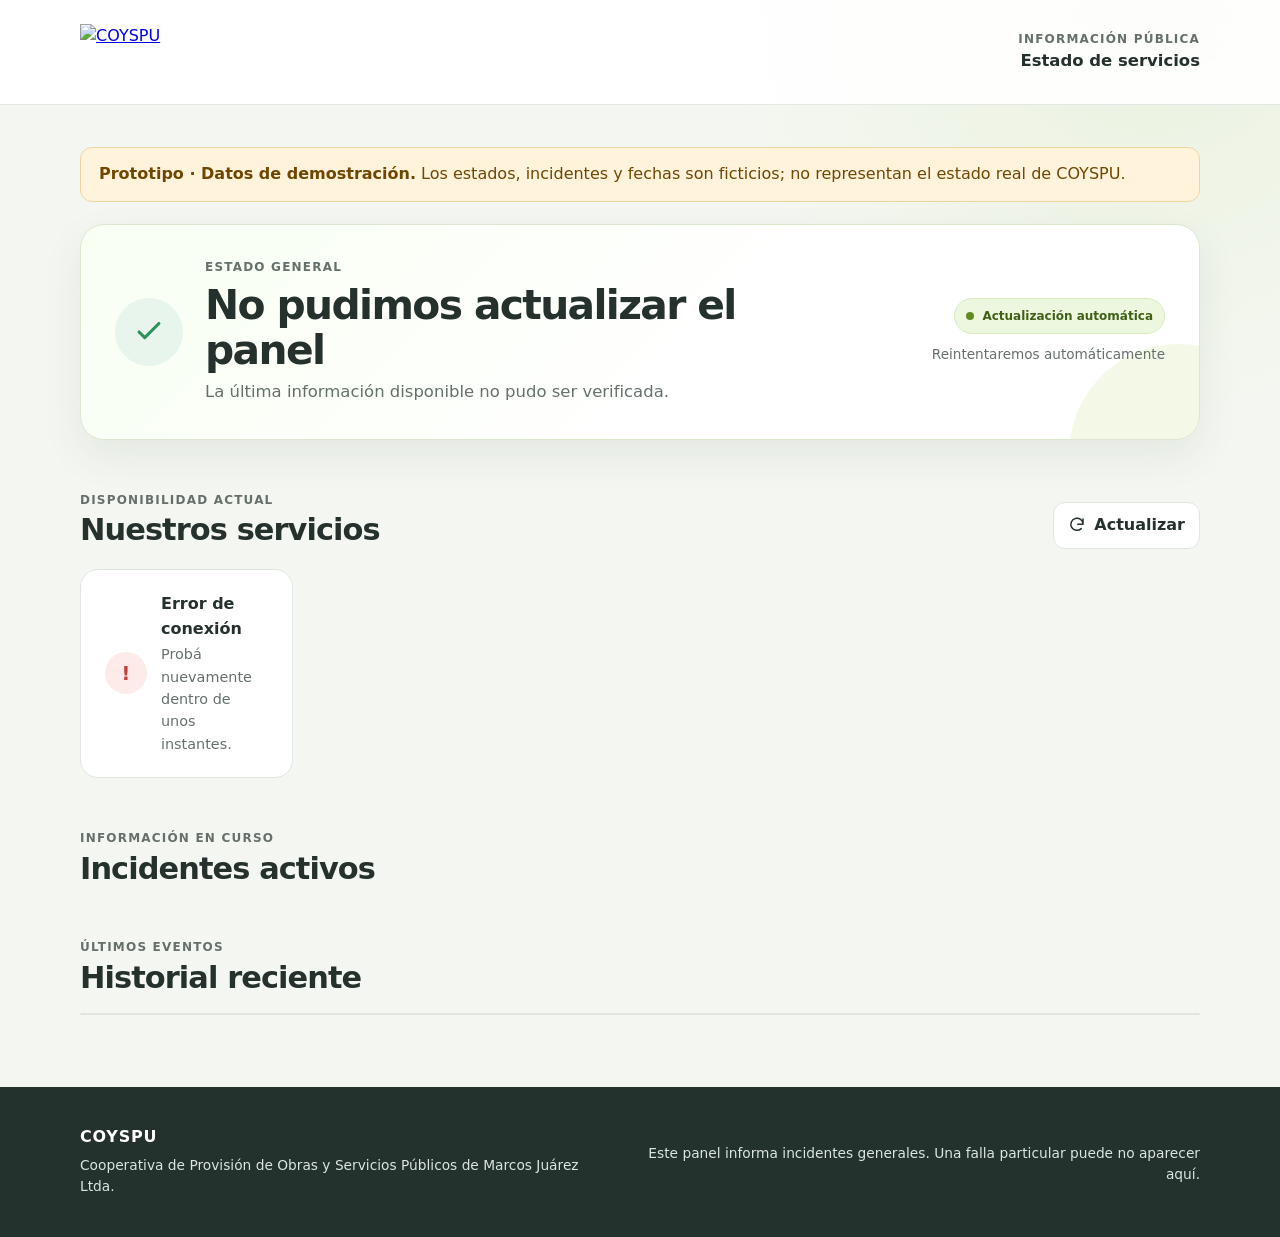
==== index.html @ bdb28b74 "Add files via upload" ====
<!doctype html>
<html lang="es">
  <head>
    <meta charset="UTF-8" />
    <meta name="viewport" content="width=device-width, initial-scale=1" />
    <meta
      name="description"
      content="Estado actualizado de los servicios de COYSPU: Internet, Televisión, Telefonía, Agua y Monitoreo."
    />
    <meta name="theme-color" content="#f4f7f1" />
    <title>Estado de servicios | COYSPU</title>
    <link
      rel="icon"
      type="image/svg+xml"
      href="data:image/svg+xml,%3Csvg xmlns='http://www.w3.org/2000/svg' viewBox='0 0 64 64'%3E%3Crect width='64' height='64' rx='16' fill='%239bc53d'/%3E%3Cpath d='M32 11C24 23 17 31 17 40a15 15 0 0 0 30 0c0-9-7-17-15-29Z' fill='white'/%3E%3C/svg%3E"
    />
    <link rel="stylesheet" href="./styles.css" />
    <script src="./app.js" defer></script>
  </head>
  <body>
    <header class="site-header">
      <div class="shell header-content">
        <a class="brand" href="./" aria-label="COYSPU, inicio">
          <img src="./assets/logo-coyspu.png" alt="COYSPU" width="300" height="88" />
        </a>
        <div class="header-label">
          <span class="eyebrow">Información pública</span>
          <span>Estado de servicios</span>
        </div>
      </div>
    </header>

    <main class="shell">
      <aside class="demo-notice" aria-label="Aviso de demostración">
        <strong>Prototipo · Datos de demostración.</strong>
        Los estados, incidentes y fechas son ficticios; no representan el estado real de COYSPU.
      </aside>
      <section class="overall-card" id="overall-card" aria-live="polite">
        <div class="overall-icon" aria-hidden="true">
          <svg viewBox="0 0 24 24" focusable="false">
            <path d="m5 12 4 4L19 6" />
          </svg>
        </div>
        <div class="overall-copy">
          <p class="eyebrow">Estado general</p>
          <h1 id="overall-title">Consultando el estado de los servicios…</h1>
          <p id="overall-message">Esta información se actualiza automáticamente.</p>
        </div>
        <div class="update-box">
          <span class="live-pill"><span class="pulse"></span> Actualización automática</span>
          <time id="updated-at">—</time>
        </div>
      </section>

      <section class="section-block" aria-labelledby="services-title">
        <div class="section-heading">
          <div>
            <p class="eyebrow">Disponibilidad actual</p>
            <h2 id="services-title">Nuestros servicios</h2>
          </div>
          <button class="refresh-button" id="refresh-button" type="button">
            <svg viewBox="0 0 24 24" aria-hidden="true"><path d="M20 11a8.1 8.1 0 1 0-2.4 5.8M20 4v7h-7" /></svg>
            Actualizar
          </button>
        </div>

        <div class="services-grid" id="services-grid" aria-live="polite">
          <div class="service-skeleton"></div>
          <div class="service-skeleton"></div>
          <div class="service-skeleton"></div>
          <div class="service-skeleton"></div>
          <div class="service-skeleton"></div>
        </div>
      </section>

      <section class="section-block" id="active-section" aria-labelledby="active-title">
        <div class="section-heading compact">
          <div>
            <p class="eyebrow">Información en curso</p>
            <h2 id="active-title">Incidentes activos</h2>
          </div>
        </div>
        <div id="active-incidents" aria-live="polite"></div>
      </section>

      <section class="section-block history-section" aria-labelledby="history-title">
        <div class="section-heading compact">
          <div>
            <p class="eyebrow">Últimos eventos</p>
            <h2 id="history-title">Historial reciente</h2>
          </div>
        </div>
        <div class="history-card">
          <ol class="history-list" id="history-list"></ol>
        </div>
      </section>
    </main>

    <footer>
      <div class="shell footer-content">
        <div>
          <strong>COYSPU</strong>
          <p>Cooperativa de Provisión de Obras y Servicios Públicos de Marcos Juárez Ltda.</p>
        </div>
        <p class="footer-note">Este panel informa incidentes generales. Una falla particular puede no aparecer aquí.</p>
      </div>
    </footer>

    <noscript>
      <div class="noscript">Para consultar el estado actualizado, habilitá JavaScript en tu navegador.</div>
    </noscript>
  </body>
</html>
---- styles.css ----
:root {
  color-scheme: light;
  --ink: #25312d;
  --muted: #65706b;
  --soft: #eef2ed;
  --line: #dfe6df;
  --surface: #ffffff;
  --page: #f4f7f1;
  --brand: #98c43d;
  --brand-dark: #618a20;
  --ok: #2b9258;
  --ok-soft: #e7f5ec;
  --warn: #c37a08;
  --warn-soft: #fff3dc;
  --danger: #c4413b;
  --danger-soft: #fdebea;
  --maintenance: #287da7;
  --maintenance-soft: #e6f3fa;
  --unknown: #68736f;
  --unknown-soft: #edf0ef;
  --shadow: 0 16px 40px rgba(38, 58, 47, 0.08);
  --radius-lg: 24px;
  --radius-md: 18px;
}

* {
  box-sizing: border-box;
}

html {
  background: var(--page);
  scroll-behavior: smooth;
}

body {
  margin: 0;
  min-width: 320px;
  color: var(--ink);
  background:
    radial-gradient(circle at 90% 0%, rgba(152, 196, 61, 0.1), transparent 27rem),
    var(--page);
  font-family: Inter, ui-sans-serif, system-ui, -apple-system, BlinkMacSystemFont, "Segoe UI", sans-serif;
  font-size: 1rem;
  line-height: 1.55;
}

button,
a {
  -webkit-tap-highlight-color: transparent;
}

button {
  font: inherit;
}

.shell {
  width: min(1120px, calc(100% - 40px));
  margin-inline: auto;
}

.site-header {
  background: rgba(255, 255, 255, 0.9);
  border-bottom: 1px solid rgba(223, 230, 223, 0.9);
  backdrop-filter: blur(18px);
}

.header-content {
  display: flex;
  min-height: 104px;
  align-items: center;
  justify-content: space-between;
  gap: 24px;
}

.brand {
  display: inline-flex;
  align-items: center;
}

.brand img {
  display: block;
  width: 190px;
  height: auto;
}

.header-label {
  display: flex;
  align-items: flex-end;
  flex-direction: column;
  color: var(--ink);
  font-size: 1.03rem;
  font-weight: 700;
}

.eyebrow {
  margin: 0;
  color: var(--muted);
  font-size: 0.75rem;
  font-weight: 800;
  letter-spacing: 0.1em;
  line-height: 1.4;
  text-transform: uppercase;
}

main {
  padding-block: 42px 72px;
}

.demo-notice {
  margin-bottom: 22px;
  padding: 14px 18px;
  color: #704700;
  background: var(--warn-soft);
  border: 1px solid #f0d49f;
  border-radius: 12px;
}

.overall-card {
  display: grid;
  grid-template-columns: auto 1fr auto;
  gap: 22px;
  align-items: center;
  min-height: 190px;
  padding: 34px;
  overflow: hidden;
  position: relative;
  background: linear-gradient(135deg, #f8fff2 0%, #ffffff 58%);
  border: 1px solid #dbe8ce;
  border-radius: var(--radius-lg);
  box-shadow: var(--shadow);
}

.overall-card::after {
  width: 220px;
  height: 220px;
  position: absolute;
  right: -90px;
  bottom: -125px;
  background: var(--brand);
  border-radius: 999px;
  content: "";
  opacity: 0.12;
}

.overall-card[data-status="degraded"] {
  background: linear-gradient(135deg, #fffaf0 0%, #ffffff 58%);
  border-color: #f0d49f;
}

.overall-card[data-status="outage"] {
  background: linear-gradient(135deg, #fff4f3 0%, #ffffff 58%);
  border-color: #f1c3c0;
}

.overall-card[data-status="maintenance"] {
  background: linear-gradient(135deg, #f1faff 0%, #ffffff 58%);
  border-color: #bdddec;
}

.overall-icon {
  display: grid;
  width: 68px;
  height: 68px;
  place-items: center;
  background: var(--ok-soft);
  border-radius: 50%;
  color: var(--ok);
}

.overall-icon svg {
  width: 34px;
  fill: none;
  stroke: currentColor;
  stroke-linecap: round;
  stroke-linejoin: round;
  stroke-width: 2.2;
}

.overall-copy h1 {
  max-width: 650px;
  margin: 7px 0 5px;
  font-size: clamp(1.65rem, 3.2vw, 2.55rem);
  letter-spacing: -0.04em;
  line-height: 1.12;
}

.overall-copy > p:last-child {
  margin: 0;
  color: var(--muted);
  font-size: 1.03rem;
}

.update-box {
  display: flex;
  z-index: 1;
  align-items: flex-end;
  flex-direction: column;
  gap: 10px;
  color: var(--muted);
  font-size: 0.85rem;
  white-space: nowrap;
}

.live-pill {
  display: inline-flex;
  align-items: center;
  gap: 8px;
  padding: 8px 11px;
  color: #406015;
  background: #edf7df;
  border: 1px solid #d8eabc;
  border-radius: 999px;
  font-size: 0.75rem;
  font-weight: 800;
}

.pulse {
  width: 8px;
  height: 8px;
  background: var(--brand-dark);
  border-radius: 50%;
  box-shadow: 0 0 0 0 rgba(97, 138, 32, 0.35);
  animation: pulse 2s infinite;
}

@keyframes pulse {
  70% { box-shadow: 0 0 0 7px rgba(97, 138, 32, 0); }
  100% { box-shadow: 0 0 0 0 rgba(97, 138, 32, 0); }
}

.section-block {
  margin-top: 52px;
}

.section-heading {
  display: flex;
  align-items: flex-end;
  justify-content: space-between;
  gap: 20px;
  margin-bottom: 20px;
}

.section-heading.compact {
  margin-bottom: 16px;
}

.section-heading h2 {
  margin: 4px 0 0;
  font-size: clamp(1.4rem, 3vw, 1.9rem);
  letter-spacing: -0.03em;
  line-height: 1.2;
}

.refresh-button {
  display: inline-flex;
  align-items: center;
  gap: 8px;
  padding: 10px 14px;
  color: var(--ink);
  background: var(--surface);
  border: 1px solid var(--line);
  border-radius: 12px;
  cursor: pointer;
  font-weight: 750;
  transition: border-color 160ms ease, transform 160ms ease;
}

.refresh-button:hover {
  border-color: #b7c4bb;
  transform: translateY(-1px);
}

.refresh-button:focus-visible {
  outline: 3px solid rgba(152, 196, 61, 0.35);
  outline-offset: 2px;
}

.refresh-button:disabled {
  cursor: wait;
  opacity: 0.65;
  transform: none;
}

.refresh-button svg {
  width: 18px;
  fill: none;
  stroke: currentColor;
  stroke-linecap: round;
  stroke-linejoin: round;
  stroke-width: 2;
}

.refresh-button.is-loading svg {
  animation: spin 0.8s linear infinite;
}

@keyframes spin {
  to { transform: rotate(360deg); }
}

.services-grid {
  display: grid;
  grid-template-columns: repeat(5, minmax(0, 1fr));
  gap: 14px;
}

.service-card,
.service-skeleton {
  min-height: 218px;
  border-radius: var(--radius-md);
}

.service-card {
  display: flex;
  padding: 22px;
  flex-direction: column;
  background: var(--surface);
  border: 1px solid var(--line);
  box-shadow: 0 8px 24px rgba(36, 52, 45, 0.045);
  transition: border-color 160ms ease, transform 160ms ease, box-shadow 160ms ease;
}

.service-card:hover {
  border-color: #c7d1c9;
  box-shadow: 0 12px 30px rgba(36, 52, 45, 0.075);
  transform: translateY(-2px);
}

.service-icon {
  display: grid;
  width: 46px;
  height: 46px;
  place-items: center;
  margin-bottom: 25px;
  color: var(--brand-dark);
  background: #eff6e5;
  border-radius: 14px;
}

.service-icon svg {
  width: 24px;
  height: 24px;
  fill: none;
  stroke: currentColor;
  stroke-linecap: round;
  stroke-linejoin: round;
  stroke-width: 1.8;
}

.service-card h3 {
  margin: 0;
  font-size: 1.06rem;
  letter-spacing: -0.015em;
}

.status-label {
  display: inline-flex;
  align-items: center;
  gap: 8px;
  margin-top: 9px;
  color: var(--muted);
  font-size: 0.88rem;
  font-weight: 800;
}

.status-dot {
  width: 9px;
  height: 9px;
  flex: 0 0 auto;
  background: var(--unknown);
  border-radius: 50%;
  box-shadow: 0 0 0 4px var(--unknown-soft);
}

.service-detail {
  margin: auto 0 0;
  padding-top: 20px;
  color: var(--muted);
  font-size: 0.8rem;
}

.service-card[data-status="operational"] .status-label { color: var(--ok); }
.service-card[data-status="operational"] .status-dot { background: var(--ok); box-shadow: 0 0 0 4px var(--ok-soft); }
.service-card[data-status="degraded"] .status-label { color: var(--warn); }
.service-card[data-status="degraded"] .status-dot { background: var(--warn); box-shadow: 0 0 0 4px var(--warn-soft); }
.service-card[data-status="outage"] .status-label { color: var(--danger); }
.service-card[data-status="outage"] .status-dot { background: var(--danger); box-shadow: 0 0 0 4px var(--danger-soft); }
.service-card[data-status="maintenance"] .status-label { color: var(--maintenance); }
.service-card[data-status="maintenance"] .status-dot { background: var(--maintenance); box-shadow: 0 0 0 4px var(--maintenance-soft); }

.service-skeleton {
  background: linear-gradient(90deg, #e8ede8 25%, #f5f7f5 50%, #e8ede8 75%);
  background-size: 200% 100%;
  animation: shimmer 1.2s infinite;
}

@keyframes shimmer {
  to { background-position-x: -200%; }
}

.empty-state,
.error-state {
  display: flex;
  align-items: center;
  gap: 14px;
  padding: 22px 24px;
  background: var(--surface);
  border: 1px solid var(--line);
  border-radius: var(--radius-md);
}

.empty-state .empty-icon,
.error-state .empty-icon {
  display: grid;
  width: 42px;
  height: 42px;
  flex: 0 0 auto;
  place-items: center;
  color: var(--ok);
  background: var(--ok-soft);
  border-radius: 50%;
  font-size: 1.2rem;
  font-weight: 900;
}

.error-state .empty-icon {
  color: var(--danger);
  background: var(--danger-soft);
}

.empty-state strong,
.error-state strong {
  display: block;
}

.empty-state p,
.error-state p {
  margin: 2px 0 0;
  color: var(--muted);
  font-size: 0.9rem;
}

.incident-list {
  display: grid;
  gap: 14px;
}

.incident-card {
  display: grid;
  grid-template-columns: 8px 1fr auto;
  overflow: hidden;
  background: var(--surface);
  border: 1px solid var(--line);
  border-radius: var(--radius-md);
}

.incident-accent {
  background: var(--warn);
}

.incident-body {
  padding: 23px 24px;
}

.incident-topline {
  display: flex;
  align-items: center;
  gap: 10px;
  margin-bottom: 8px;
}

.incident-badge {
  padding: 4px 8px;
  color: #865000;
  background: var(--warn-soft);
  border-radius: 999px;
  font-size: 0.72rem;
  font-weight: 850;
  text-transform: uppercase;
}

.incident-card h3 {
  margin: 0;
  font-size: 1.08rem;
}

.incident-card p {
  margin: 6px 0 0;
  color: var(--muted);
}

.incident-meta {
  padding: 23px 24px;
  color: var(--muted);
  font-size: 0.82rem;
  white-space: nowrap;
}

.history-card {
  overflow: hidden;
  background: var(--surface);
  border: 1px solid var(--line);
  border-radius: var(--radius-md);
}

.history-list {
  margin: 0;
  padding: 0;
  list-style: none;
}

.history-item {
  display: grid;
  grid-template-columns: 130px 1fr auto;
  gap: 18px;
  align-items: center;
  padding: 20px 22px;
}

.history-item + .history-item {
  border-top: 1px solid var(--line);
}

.history-date {
  color: var(--muted);
  font-size: 0.82rem;
  font-weight: 700;
}

.history-copy strong {
  display: block;
}

.history-copy span {
  color: var(--muted);
  font-size: 0.88rem;
}

.history-status {
  display: inline-flex;
  align-items: center;
  gap: 7px;
  color: var(--ok);
  font-size: 0.78rem;
  font-weight: 800;
}

.history-status::before {
  width: 8px;
  height: 8px;
  background: currentColor;
  border-radius: 50%;
  content: "";
}

.history-status[data-status="maintenance"] { color: var(--maintenance); }
.history-status[data-status="degraded"] { color: var(--warn); }

footer {
  color: #dce5e0;
  background: #24322d;
}

.footer-content {
  display: flex;
  min-height: 150px;
  align-items: center;
  justify-content: space-between;
  gap: 32px;
  padding-block: 30px;
}

.footer-content strong {
  color: white;
  letter-spacing: 0.05em;
}

.footer-content p {
  max-width: 630px;
  margin: 5px 0 0;
  font-size: 0.86rem;
}

.footer-note {
  text-align: right;
}

.noscript {
  position: fixed;
  right: 16px;
  bottom: 16px;
  left: 16px;
  padding: 14px;
  color: white;
  background: var(--danger);
  border-radius: 10px;
  text-align: center;
}

@media (max-width: 980px) {
  .services-grid {
    grid-template-columns: repeat(3, minmax(0, 1fr));
  }

  .overall-card {
    grid-template-columns: auto 1fr;
  }

  .update-box {
    grid-column: 2;
    align-items: flex-start;
  }
}

@media (max-width: 680px) {
  .shell {
    width: min(100% - 28px, 1120px);
  }

  .header-content {
    min-height: 84px;
  }

  .brand img {
    width: 150px;
  }

  .header-label .eyebrow {
    display: none;
  }

  .header-label {
    max-width: 110px;
    font-size: 0.82rem;
    line-height: 1.2;
    text-align: right;
  }

  main {
    padding-block: 24px 52px;
  }

  .overall-card {
    grid-template-columns: 1fr;
    gap: 16px;
    padding: 24px;
  }

  .overall-icon {
    width: 54px;
    height: 54px;
  }

  .overall-icon svg {
    width: 28px;
  }

  .update-box {
    grid-column: auto;
    align-items: flex-start;
    white-space: normal;
  }

  .section-block {
    margin-top: 40px;
  }

  .services-grid {
    grid-template-columns: 1fr;
  }

  .service-card,
  .service-skeleton {
    min-height: 154px;
  }

  .service-card {
    display: grid;
    grid-template-columns: auto 1fr;
    column-gap: 16px;
    align-items: center;
  }

  .service-icon {
    grid-row: 1 / span 2;
    margin: 0;
  }

  .service-detail {
    grid-column: 1 / -1;
    padding-top: 18px;
  }

  .incident-card {
    grid-template-columns: 7px 1fr;
  }

  .incident-meta {
    grid-column: 2;
    padding: 0 24px 22px;
  }

  .history-item {
    grid-template-columns: 1fr auto;
  }

  .history-date {
    grid-column: 1 / -1;
  }

  .footer-content {
    align-items: flex-start;
    flex-direction: column;
  }

  .footer-note {
    text-align: left;
  }
}

@media (prefers-reduced-motion: reduce) {
  *,
  *::before,
  *::after {
    scroll-behavior: auto !important;
    animation-duration: 0.01ms !important;
    animation-iteration-count: 1 !important;
    transition-duration: 0.01ms !important;
  }
}
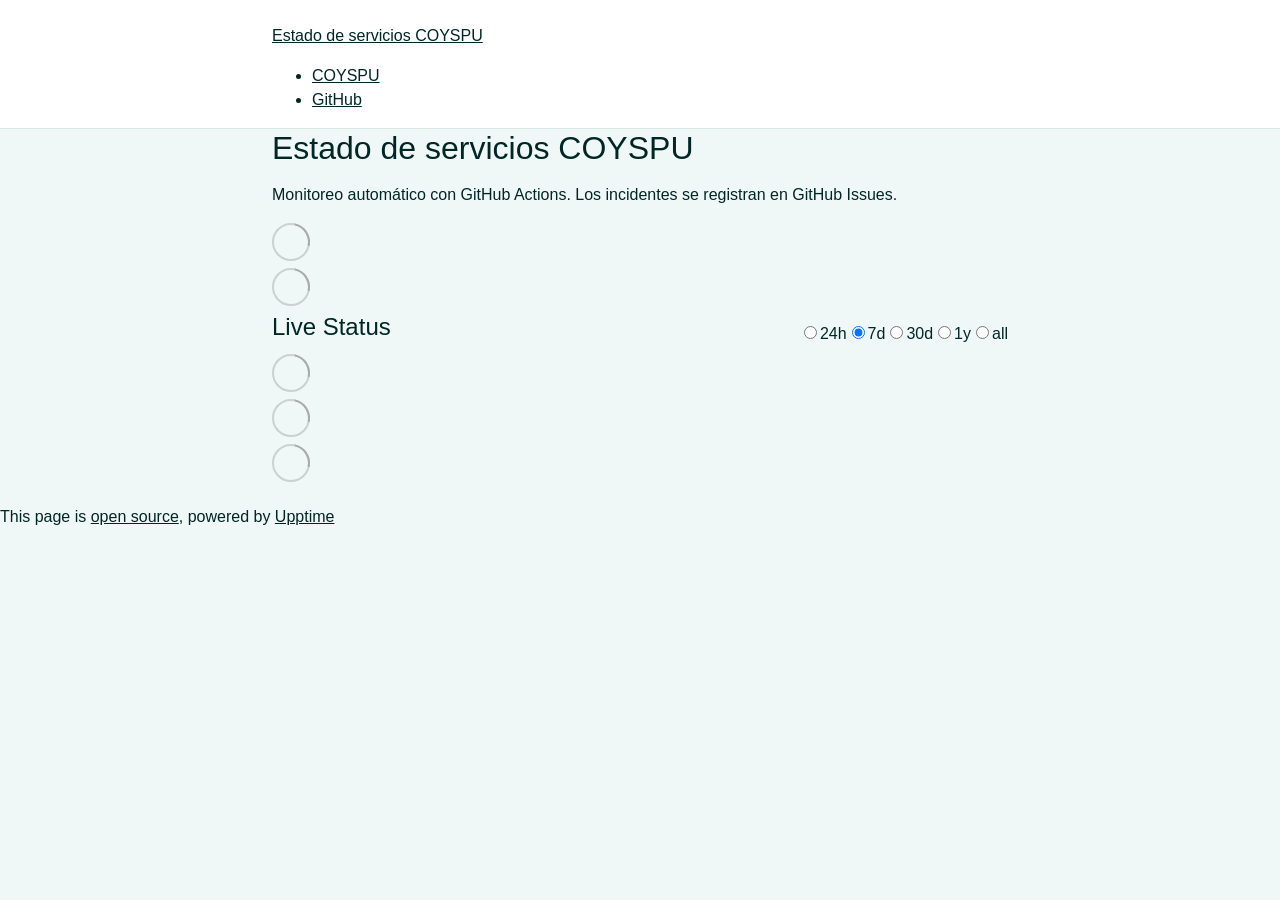
==== commit f0350ef1: "deploy: 6022c04944c137004504de7cbfa3c6cc183bc79a" ====
--- a/index.html
+++ b/index.html
@@ -1,113 +1,26 @@
-<!doctype html>
-<html lang="es">
-  <head>
-    <meta charset="UTF-8" />
-    <meta name="viewport" content="width=device-width, initial-scale=1" />
-    <meta
-      name="description"
-      content="Estado actualizado de los servicios de COYSPU: Internet, Televisión, Telefonía, Agua y Monitoreo."
-    />
-    <meta name="theme-color" content="#f4f7f1" />
-    <title>Estado de servicios | COYSPU</title>
-    <link
-      rel="icon"
-      type="image/svg+xml"
-      href="data:image/svg+xml,%3Csvg xmlns='http://www.w3.org/2000/svg' viewBox='0 0 64 64'%3E%3Crect width='64' height='64' rx='16' fill='%239bc53d'/%3E%3Cpath d='M32 11C24 23 17 31 17 40a15 15 0 0 0 30 0c0-9-7-17-15-29Z' fill='white'/%3E%3C/svg%3E"
-    />
-    <link rel="stylesheet" href="./styles.css" />
-    <script src="./app.js" defer></script>
-  </head>
-  <body>
-    <header class="site-header">
-      <div class="shell header-content">
-        <a class="brand" href="./" aria-label="COYSPU, inicio">
-          <img src="./assets/logo-coyspu.png" alt="COYSPU" width="300" height="88" />
-        </a>
-        <div class="header-label">
-          <span class="eyebrow">Información pública</span>
-          <span>Estado de servicios</span>
-        </div>
-      </div>
-    </header>
-
-    <main class="shell">
-      <aside class="demo-notice" aria-label="Aviso de demostración">
-        <strong>Prototipo · Datos de demostración.</strong>
-        Los estados, incidentes y fechas son ficticios; no representan el estado real de COYSPU.
-      </aside>
-      <section class="overall-card" id="overall-card" aria-live="polite">
-        <div class="overall-icon" aria-hidden="true">
-          <svg viewBox="0 0 24 24" focusable="false">
-            <path d="m5 12 4 4L19 6" />
-          </svg>
-        </div>
-        <div class="overall-copy">
-          <p class="eyebrow">Estado general</p>
-          <h1 id="overall-title">Consultando el estado de los servicios…</h1>
-          <p id="overall-message">Esta información se actualiza automáticamente.</p>
-        </div>
-        <div class="update-box">
-          <span class="live-pill"><span class="pulse"></span> Actualización automática</span>
-          <time id="updated-at">—</time>
-        </div>
-      </section>
-
-      <section class="section-block" aria-labelledby="services-title">
-        <div class="section-heading">
-          <div>
-            <p class="eyebrow">Disponibilidad actual</p>
-            <h2 id="services-title">Nuestros servicios</h2>
-          </div>
-          <button class="refresh-button" id="refresh-button" type="button">
-            <svg viewBox="0 0 24 24" aria-hidden="true"><path d="M20 11a8.1 8.1 0 1 0-2.4 5.8M20 4v7h-7" /></svg>
-            Actualizar
-          </button>
-        </div>
-
-        <div class="services-grid" id="services-grid" aria-live="polite">
-          <div class="service-skeleton"></div>
-          <div class="service-skeleton"></div>
-          <div class="service-skeleton"></div>
-          <div class="service-skeleton"></div>
-          <div class="service-skeleton"></div>
-        </div>
-      </section>
-
-      <section class="section-block" id="active-section" aria-labelledby="active-title">
-        <div class="section-heading compact">
-          <div>
-            <p class="eyebrow">Información en curso</p>
-            <h2 id="active-title">Incidentes activos</h2>
-          </div>
-        </div>
-        <div id="active-incidents" aria-live="polite"></div>
-      </section>
-
-      <section class="section-block history-section" aria-labelledby="history-title">
-        <div class="section-heading compact">
-          <div>
-            <p class="eyebrow">Últimos eventos</p>
-            <h2 id="history-title">Historial reciente</h2>
-          </div>
-        </div>
-        <div class="history-card">
-          <ol class="history-list" id="history-list"></ol>
-        </div>
-      </section>
-    </main>
-
-    <footer>
-      <div class="shell footer-content">
-        <div>
-          <strong>COYSPU</strong>
-          <p>Cooperativa de Provisión de Obras y Servicios Públicos de Marcos Juárez Ltda.</p>
-        </div>
-        <p class="footer-note">Este panel informa incidentes generales. Una falla particular puede no aparecer aquí.</p>
-      </div>
-    </footer>
-
-    <noscript>
-      <div class="noscript">Para consultar el estado actualizado, habilitá JavaScript en tu navegador.</div>
-    </noscript>
-  </body>
-</html>
+<!DOCTYPE html> <html lang=en> <head> <meta charset=utf-8> <meta content="width=device-width,initial-scale=1" name=viewport> <meta content=#333333 name=theme-color> <base href=/estado_servicios/ > <link href=manifest.json rel=manifest crossorigin=use-credentials> <script>__SAPPER__={baseUrl:"/estado_servicios",preloaded:[void 0,{}]};if('serviceWorker' in navigator)navigator.serviceWorker.register('/estado_servicios/service-worker.js');(function(){try{eval("async function x(){}");var main="/estado_servicios/client/client.dfb96815.js"}catch(e){main="/estado_servicios/client/legacy/client.2cfdb22e.js"};var s=document.createElement("script");try{new Function("if(0)import('')")();s.src=main;s.type="module";s.crossOrigin="use-credentials";}catch(e){s.src="/estado_servicios/client/shimport@2.0.5.js";s.setAttribute("data-main",main);}document.head.appendChild(s);}());</script> <link href=client/client-31a52aa5.css rel=stylesheet><link href=client/createOctokit-a85f76c7.css rel=stylesheet><link href=client/index-b0b6455a.css rel=stylesheet> <title>Estado de servicios COYSPU</title> <script>// If `prefers-color-scheme` is not supported, fall back to light mode.
+      // In this case, light.css will be downloaded with `highest` priority.
+      if (typeof window !== "undefined" && typeof document !== "undefined" && "matchMedia" in window && window.matchMedia('(prefers-color-scheme: dark)').media === 'not all') {
+        document.documentElement.style.display = 'none';
+        document.head.insertAdjacentHTML(
+          'beforeend',
+          '<link rel="stylesheet" href={`${config.path}/themes/light.css`} onload="document.documentElement.style.display = \'\'">',
+        );
+      } </script> <link href=https://coyspu-org.github.io/estado_servicios/themes/light.css rel=stylesheet media=(prefers-color-scheme:light)> <link href=https://coyspu-org.github.io/estado_servicios/themes/dark.css rel=stylesheet media=(prefers-color-scheme:dark)><link href=https://coyspu-org.github.io/estado_servicios/global.css rel=stylesheet><link href=https://raw.githubusercontent.com/coyspu-org/estado_servicios/main/assets/logo-coyspu.png rel=icon type=image/svg><link href=https://raw.githubusercontent.com/coyspu-org/estado_servicios/main/assets/logo-coyspu.png rel=icon type=image/png> <link href=/estado_servicios/client/client.dfb96815.js rel=modulepreload as=script crossorigin=use-credentials><link href=/estado_servicios/client/client-31a52aa5.css rel=preload as=style><link href=/estado_servicios/client/index.e05c91d2.js rel=modulepreload as=script crossorigin=use-credentials><link href=/estado_servicios/client/createOctokit.46e4f8cd.js rel=modulepreload as=script crossorigin=use-credentials><link href=/estado_servicios/client/inject_styles.803b7e80.js rel=modulepreload as=script crossorigin=use-credentials><link href=/estado_servicios/client/createOctokit-a85f76c7.css rel=preload as=style><link href=/estado_servicios/client/index-b0b6455a.css rel=preload as=style></head> <body> <div id=sapper> <nav class=svelte-a08hsz><div class="svelte-a08hsz container"><div><a href=https://coyspu-org.github.io/estado_servicios class="svelte-a08hsz logo"><img alt="" class=svelte-a08hsz src=https://raw.githubusercontent.com/coyspu-org/estado_servicios/main/assets/logo-coyspu.png> <div>Estado de servicios COYSPU</div></a></div> <ul class=svelte-a08hsz><li><a href=https://coyspu.coop.ar/ class=svelte-a08hsz target=_self>COYSPU</a> <li><a href=https://github.com/coyspu-org/estado_servicios class=svelte-a08hsz target=_self>GitHub</a> </li> </ul></div> </nav> <main class=container> <header class=svelte-ngkazm><h1>Estado de servicios COYSPU</h1> <p class="svelte-ngkazm lead">Monitoreo automático con GitHub Actions. Los incidentes se registran en GitHub Issues.</header> <section class=svelte-8lnl4f><div class="svelte-68jxue loading"><svg class=svelte-68jxue height=38 stroke=#aaa width=38 xmlns=http://www.w3.org/2000/svg><g fill=none fill-rule=evenodd><g stroke-width=2 transform="translate(1 1)"><circle cx=18 cy=18 r=18 stroke-opacity=.5></circle><path d="M36 18c0-9.94-8.06-18-18-18"><animateTransform attributeName=transform dur=1s from="0 18 18" repeatCount=indefinite to="360 18 18" type=rotate></animateTransform></path></g></g></svg></div> </section> <section class=svelte-8lnl4f><div class="svelte-68jxue loading"><svg class=svelte-68jxue height=38 stroke=#aaa width=38 xmlns=http://www.w3.org/2000/svg><g fill=none fill-rule=evenodd><g stroke-width=2 transform="translate(1 1)"><circle cx=18 cy=18 r=18 stroke-opacity=.5></circle><path d="M36 18c0-9.94-8.06-18-18-18"><animateTransform attributeName=transform dur=1s from="0 18 18" repeatCount=indefinite to="360 18 18" type=rotate></animateTransform></path></g></g></svg></div> </section> <div class="svelte-fqsq6s f changed"><h2>Live Status</h2> <form class="svelte-fqsq6s f r"><div><input class=svelte-fqsq6s id=data_day name=d type=radio value=day><label class=svelte-fqsq6s for=data_day>24h</label></div> <div><input class=svelte-fqsq6s id=data_week name=d type=radio value=week checked><label class=svelte-fqsq6s for=data_week>7d</label></div> <div><input class=svelte-fqsq6s id=data_month name=d type=radio value=month><label class=svelte-fqsq6s for=data_month>30d</label></div> <div><input class=svelte-fqsq6s id=data_year name=d type=radio value=year><label class=svelte-fqsq6s for=data_year>1y</label></div> <div><input class=svelte-fqsq6s id=data_all name=d type=radio value=all><label class=svelte-fqsq6s for=data_all>all</label></div></form></div> <section class="svelte-fqsq6s live-status"><div class="svelte-68jxue loading"><svg class=svelte-68jxue height=38 stroke=#aaa width=38 xmlns=http://www.w3.org/2000/svg><g fill=none fill-rule=evenodd><g stroke-width=2 transform="translate(1 1)"><circle cx=18 cy=18 r=18 stroke-opacity=.5></circle><path d="M36 18c0-9.94-8.06-18-18-18"><animateTransform attributeName=transform dur=1s from="0 18 18" repeatCount=indefinite to="360 18 18" type=rotate></animateTransform></path></g></g></svg></div> </section> <section><div class="svelte-68jxue loading"><svg class=svelte-68jxue height=38 stroke=#aaa width=38 xmlns=http://www.w3.org/2000/svg><g fill=none fill-rule=evenodd><g stroke-width=2 transform="translate(1 1)"><circle cx=18 cy=18 r=18 stroke-opacity=.5></circle><path d="M36 18c0-9.94-8.06-18-18-18"><animateTransform attributeName=transform dur=1s from="0 18 18" repeatCount=indefinite to="360 18 18" type=rotate></animateTransform></path></g></g></svg></div> </section> <section><div class="svelte-68jxue loading"><svg class=svelte-68jxue height=38 stroke=#aaa width=38 xmlns=http://www.w3.org/2000/svg><g fill=none fill-rule=evenodd><g stroke-width=2 transform="translate(1 1)"><circle cx=18 cy=18 r=18 stroke-opacity=.5></circle><path d="M36 18c0-9.94-8.06-18-18-18"><animateTransform attributeName=transform dur=1s from="0 18 18" repeatCount=indefinite to="360 18 18" type=rotate></animateTransform></path></g></g></svg></div></section></main> <footer class=svelte-jbr799><p>This page is <a href=https://github.com/coyspu-org/estado_servicios>open source</a>, powered by <a href=https://upptime.js.org>Upptime</a></p> </footer></div> <script> try {
+        if (typeof window !== "undefined" && window.navigator && navigator.serviceWorker) {
+          navigator.serviceWorker.getRegistrations().then(function (registrations) {
+            for (let registration of registrations) {
+              registration.unregister();
+            }
+          });
+        }
+        if (typeof window !== "undefined" && "caches" in window) {
+          caches.keys().then(function (keyList) {
+            return Promise.all(
+              keyList.map(function (key) {
+                return caches.delete(key);
+              })
+            );
+          });
+        }
+      } catch (error) {} </script> 
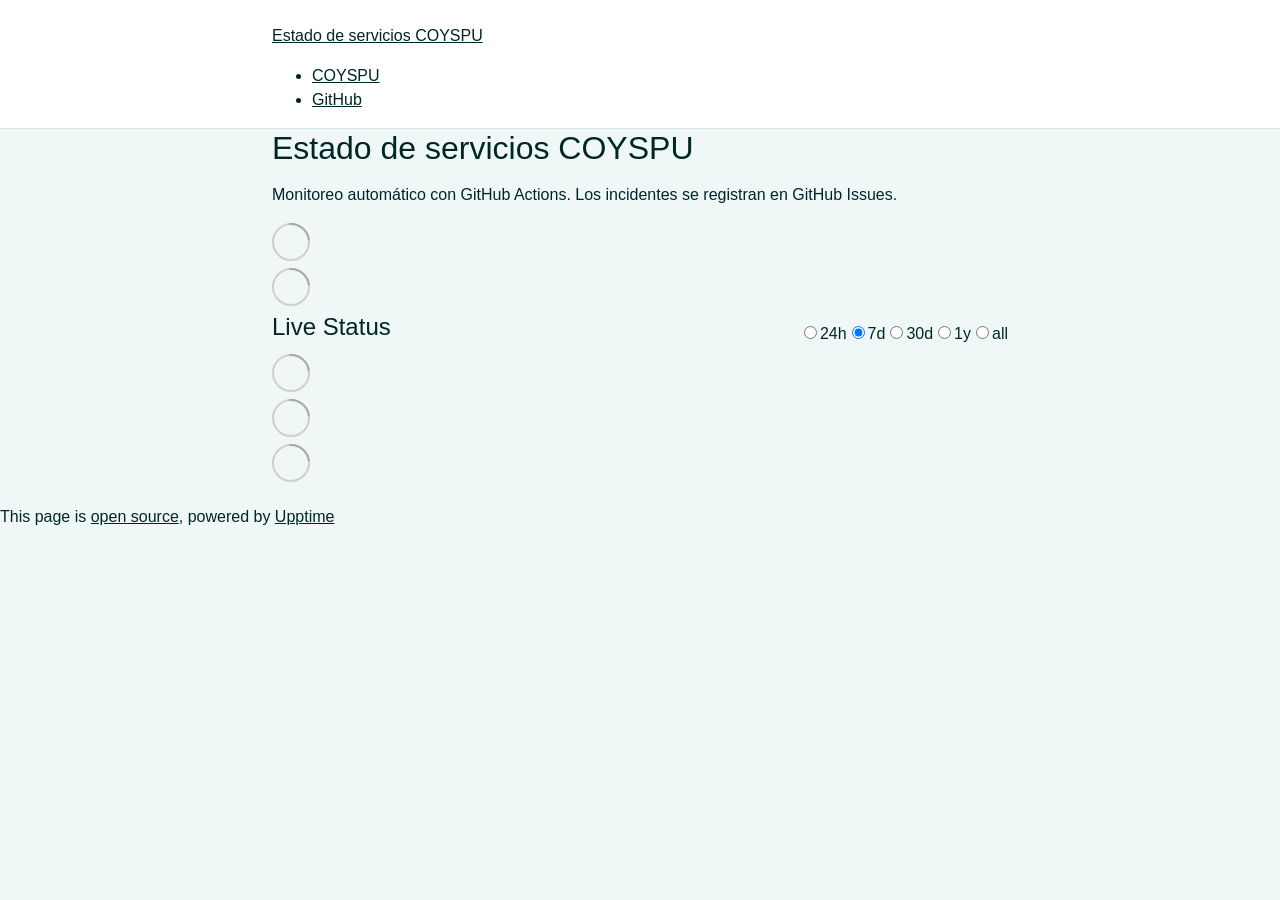
==== commit 5b28a3ca: "deploy: c01ce526f07fac19d0b2c4910d7285ae97cca8e7" ====
--- a/index.html
+++ b/index.html
@@ -1,4 +1,4 @@
-<!DOCTYPE html> <html lang=en> <head> <meta charset=utf-8> <meta content="width=device-width,initial-scale=1" name=viewport> <meta content=#333333 name=theme-color> <base href=/estado_servicios/ > <link href=manifest.json rel=manifest crossorigin=use-credentials> <script>__SAPPER__={baseUrl:"/estado_servicios",preloaded:[void 0,{}]};if('serviceWorker' in navigator)navigator.serviceWorker.register('/estado_servicios/service-worker.js');(function(){try{eval("async function x(){}");var main="/estado_servicios/client/client.dfb96815.js"}catch(e){main="/estado_servicios/client/legacy/client.2cfdb22e.js"};var s=document.createElement("script");try{new Function("if(0)import('')")();s.src=main;s.type="module";s.crossOrigin="use-credentials";}catch(e){s.src="/estado_servicios/client/shimport@2.0.5.js";s.setAttribute("data-main",main);}document.head.appendChild(s);}());</script> <link href=client/client-31a52aa5.css rel=stylesheet><link href=client/createOctokit-a85f76c7.css rel=stylesheet><link href=client/index-b0b6455a.css rel=stylesheet> <title>Estado de servicios COYSPU</title> <script>// If `prefers-color-scheme` is not supported, fall back to light mode.
+<!DOCTYPE html> <html lang=en> <head> <meta charset=utf-8> <meta content="width=device-width,initial-scale=1" name=viewport> <meta content=#333333 name=theme-color> <base href=/estado_servicios/ > <link href=manifest.json rel=manifest crossorigin=use-credentials> <script>__SAPPER__={baseUrl:"/estado_servicios",preloaded:[void 0,{}]};if('serviceWorker' in navigator)navigator.serviceWorker.register('/estado_servicios/service-worker.js');(function(){try{eval("async function x(){}");var main="/estado_servicios/client/client.9f308ac7.js"}catch(e){main="/estado_servicios/client/legacy/client.a11bc222.js"};var s=document.createElement("script");try{new Function("if(0)import('')")();s.src=main;s.type="module";s.crossOrigin="use-credentials";}catch(e){s.src="/estado_servicios/client/shimport@2.0.5.js";s.setAttribute("data-main",main);}document.head.appendChild(s);}());</script> <link href=client/client-31a52aa5.css rel=stylesheet><link href=client/createOctokit-a85f76c7.css rel=stylesheet><link href=client/index-b0b6455a.css rel=stylesheet> <title>Estado de servicios COYSPU</title> <script>// If `prefers-color-scheme` is not supported, fall back to light mode.
       // In this case, light.css will be downloaded with `highest` priority.
       if (typeof window !== "undefined" && typeof document !== "undefined" && "matchMedia" in window && window.matchMedia('(prefers-color-scheme: dark)').media === 'not all') {
         document.documentElement.style.display = 'none';
@@ -6,7 +6,7 @@
           'beforeend',
           '<link rel="stylesheet" href={`${config.path}/themes/light.css`} onload="document.documentElement.style.display = \'\'">',
         );
-      } </script> <link href=https://coyspu-org.github.io/estado_servicios/themes/light.css rel=stylesheet media=(prefers-color-scheme:light)> <link href=https://coyspu-org.github.io/estado_servicios/themes/dark.css rel=stylesheet media=(prefers-color-scheme:dark)><link href=https://coyspu-org.github.io/estado_servicios/global.css rel=stylesheet><link href=https://raw.githubusercontent.com/coyspu-org/estado_servicios/main/assets/logo-coyspu.png rel=icon type=image/svg><link href=https://raw.githubusercontent.com/coyspu-org/estado_servicios/main/assets/logo-coyspu.png rel=icon type=image/png> <link href=/estado_servicios/client/client.dfb96815.js rel=modulepreload as=script crossorigin=use-credentials><link href=/estado_servicios/client/client-31a52aa5.css rel=preload as=style><link href=/estado_servicios/client/index.e05c91d2.js rel=modulepreload as=script crossorigin=use-credentials><link href=/estado_servicios/client/createOctokit.46e4f8cd.js rel=modulepreload as=script crossorigin=use-credentials><link href=/estado_servicios/client/inject_styles.803b7e80.js rel=modulepreload as=script crossorigin=use-credentials><link href=/estado_servicios/client/createOctokit-a85f76c7.css rel=preload as=style><link href=/estado_servicios/client/index-b0b6455a.css rel=preload as=style></head> <body> <div id=sapper> <nav class=svelte-a08hsz><div class="svelte-a08hsz container"><div><a href=https://coyspu-org.github.io/estado_servicios class="svelte-a08hsz logo"><img alt="" class=svelte-a08hsz src=https://raw.githubusercontent.com/coyspu-org/estado_servicios/main/assets/logo-coyspu.png> <div>Estado de servicios COYSPU</div></a></div> <ul class=svelte-a08hsz><li><a href=https://coyspu.coop.ar/ class=svelte-a08hsz target=_self>COYSPU</a> <li><a href=https://github.com/coyspu-org/estado_servicios class=svelte-a08hsz target=_self>GitHub</a> </li> </ul></div> </nav> <main class=container> <header class=svelte-ngkazm><h1>Estado de servicios COYSPU</h1> <p class="svelte-ngkazm lead">Monitoreo automático con GitHub Actions. Los incidentes se registran en GitHub Issues.</header> <section class=svelte-8lnl4f><div class="svelte-68jxue loading"><svg class=svelte-68jxue height=38 stroke=#aaa width=38 xmlns=http://www.w3.org/2000/svg><g fill=none fill-rule=evenodd><g stroke-width=2 transform="translate(1 1)"><circle cx=18 cy=18 r=18 stroke-opacity=.5></circle><path d="M36 18c0-9.94-8.06-18-18-18"><animateTransform attributeName=transform dur=1s from="0 18 18" repeatCount=indefinite to="360 18 18" type=rotate></animateTransform></path></g></g></svg></div> </section> <section class=svelte-8lnl4f><div class="svelte-68jxue loading"><svg class=svelte-68jxue height=38 stroke=#aaa width=38 xmlns=http://www.w3.org/2000/svg><g fill=none fill-rule=evenodd><g stroke-width=2 transform="translate(1 1)"><circle cx=18 cy=18 r=18 stroke-opacity=.5></circle><path d="M36 18c0-9.94-8.06-18-18-18"><animateTransform attributeName=transform dur=1s from="0 18 18" repeatCount=indefinite to="360 18 18" type=rotate></animateTransform></path></g></g></svg></div> </section> <div class="svelte-fqsq6s f changed"><h2>Live Status</h2> <form class="svelte-fqsq6s f r"><div><input class=svelte-fqsq6s id=data_day name=d type=radio value=day><label class=svelte-fqsq6s for=data_day>24h</label></div> <div><input class=svelte-fqsq6s id=data_week name=d type=radio value=week checked><label class=svelte-fqsq6s for=data_week>7d</label></div> <div><input class=svelte-fqsq6s id=data_month name=d type=radio value=month><label class=svelte-fqsq6s for=data_month>30d</label></div> <div><input class=svelte-fqsq6s id=data_year name=d type=radio value=year><label class=svelte-fqsq6s for=data_year>1y</label></div> <div><input class=svelte-fqsq6s id=data_all name=d type=radio value=all><label class=svelte-fqsq6s for=data_all>all</label></div></form></div> <section class="svelte-fqsq6s live-status"><div class="svelte-68jxue loading"><svg class=svelte-68jxue height=38 stroke=#aaa width=38 xmlns=http://www.w3.org/2000/svg><g fill=none fill-rule=evenodd><g stroke-width=2 transform="translate(1 1)"><circle cx=18 cy=18 r=18 stroke-opacity=.5></circle><path d="M36 18c0-9.94-8.06-18-18-18"><animateTransform attributeName=transform dur=1s from="0 18 18" repeatCount=indefinite to="360 18 18" type=rotate></animateTransform></path></g></g></svg></div> </section> <section><div class="svelte-68jxue loading"><svg class=svelte-68jxue height=38 stroke=#aaa width=38 xmlns=http://www.w3.org/2000/svg><g fill=none fill-rule=evenodd><g stroke-width=2 transform="translate(1 1)"><circle cx=18 cy=18 r=18 stroke-opacity=.5></circle><path d="M36 18c0-9.94-8.06-18-18-18"><animateTransform attributeName=transform dur=1s from="0 18 18" repeatCount=indefinite to="360 18 18" type=rotate></animateTransform></path></g></g></svg></div> </section> <section><div class="svelte-68jxue loading"><svg class=svelte-68jxue height=38 stroke=#aaa width=38 xmlns=http://www.w3.org/2000/svg><g fill=none fill-rule=evenodd><g stroke-width=2 transform="translate(1 1)"><circle cx=18 cy=18 r=18 stroke-opacity=.5></circle><path d="M36 18c0-9.94-8.06-18-18-18"><animateTransform attributeName=transform dur=1s from="0 18 18" repeatCount=indefinite to="360 18 18" type=rotate></animateTransform></path></g></g></svg></div></section></main> <footer class=svelte-jbr799><p>This page is <a href=https://github.com/coyspu-org/estado_servicios>open source</a>, powered by <a href=https://upptime.js.org>Upptime</a></p> </footer></div> <script> try {
+      } </script> <link href=https://coyspu-org.github.io/estado_servicios/themes/light.css rel=stylesheet media=(prefers-color-scheme:light)> <link href=https://coyspu-org.github.io/estado_servicios/themes/dark.css rel=stylesheet media=(prefers-color-scheme:dark)><link href=https://coyspu-org.github.io/estado_servicios/global.css rel=stylesheet><link href=https://raw.githubusercontent.com/coyspu-org/estado_servicios/main/assets/logo-coyspu.png rel=icon type=image/svg><link href=https://raw.githubusercontent.com/coyspu-org/estado_servicios/main/assets/logo-coyspu.png rel=icon type=image/png> <link href=/estado_servicios/client/client.9f308ac7.js rel=modulepreload as=script crossorigin=use-credentials><link href=/estado_servicios/client/client-31a52aa5.css rel=preload as=style><link href=/estado_servicios/client/index.1af2c770.js rel=modulepreload as=script crossorigin=use-credentials><link href=/estado_servicios/client/createOctokit.f6ef9744.js rel=modulepreload as=script crossorigin=use-credentials><link href=/estado_servicios/client/inject_styles.803b7e80.js rel=modulepreload as=script crossorigin=use-credentials><link href=/estado_servicios/client/createOctokit-a85f76c7.css rel=preload as=style><link href=/estado_servicios/client/index-b0b6455a.css rel=preload as=style></head> <body> <div id=sapper> <nav class=svelte-a08hsz><div class="svelte-a08hsz container"><div><a href=https://coyspu-org.github.io/estado_servicios class="svelte-a08hsz logo"><img alt="" class=svelte-a08hsz src=https://raw.githubusercontent.com/coyspu-org/estado_servicios/main/assets/logo-coyspu.png> <div>Estado de servicios COYSPU</div></a></div> <ul class=svelte-a08hsz><li><a href=https://coyspu.coop.ar/ class=svelte-a08hsz target=_self>COYSPU</a> <li><a href=https://github.com/coyspu-org/estado_servicios class=svelte-a08hsz target=_self>GitHub</a> </li> </ul></div> </nav> <main class=container> <header class=svelte-ngkazm><h1>Estado de servicios COYSPU</h1> <p class="svelte-ngkazm lead">Monitoreo automático con GitHub Actions. Los incidentes se registran en GitHub Issues.</header> <section class=svelte-8lnl4f><div class="svelte-68jxue loading"><svg class=svelte-68jxue height=38 stroke=#aaa width=38 xmlns=http://www.w3.org/2000/svg><g fill=none fill-rule=evenodd><g stroke-width=2 transform="translate(1 1)"><circle cx=18 cy=18 r=18 stroke-opacity=.5></circle><path d="M36 18c0-9.94-8.06-18-18-18"><animateTransform attributeName=transform dur=1s from="0 18 18" repeatCount=indefinite to="360 18 18" type=rotate></animateTransform></path></g></g></svg></div> </section> <section class=svelte-8lnl4f><div class="svelte-68jxue loading"><svg class=svelte-68jxue height=38 stroke=#aaa width=38 xmlns=http://www.w3.org/2000/svg><g fill=none fill-rule=evenodd><g stroke-width=2 transform="translate(1 1)"><circle cx=18 cy=18 r=18 stroke-opacity=.5></circle><path d="M36 18c0-9.94-8.06-18-18-18"><animateTransform attributeName=transform dur=1s from="0 18 18" repeatCount=indefinite to="360 18 18" type=rotate></animateTransform></path></g></g></svg></div> </section> <div class="svelte-fqsq6s f changed"><h2>Live Status</h2> <form class="svelte-fqsq6s f r"><div><input class=svelte-fqsq6s id=data_day name=d type=radio value=day><label class=svelte-fqsq6s for=data_day>24h</label></div> <div><input class=svelte-fqsq6s id=data_week name=d type=radio value=week checked><label class=svelte-fqsq6s for=data_week>7d</label></div> <div><input class=svelte-fqsq6s id=data_month name=d type=radio value=month><label class=svelte-fqsq6s for=data_month>30d</label></div> <div><input class=svelte-fqsq6s id=data_year name=d type=radio value=year><label class=svelte-fqsq6s for=data_year>1y</label></div> <div><input class=svelte-fqsq6s id=data_all name=d type=radio value=all><label class=svelte-fqsq6s for=data_all>all</label></div></form></div> <section class="svelte-fqsq6s live-status"><div class="svelte-68jxue loading"><svg class=svelte-68jxue height=38 stroke=#aaa width=38 xmlns=http://www.w3.org/2000/svg><g fill=none fill-rule=evenodd><g stroke-width=2 transform="translate(1 1)"><circle cx=18 cy=18 r=18 stroke-opacity=.5></circle><path d="M36 18c0-9.94-8.06-18-18-18"><animateTransform attributeName=transform dur=1s from="0 18 18" repeatCount=indefinite to="360 18 18" type=rotate></animateTransform></path></g></g></svg></div> </section> <section><div class="svelte-68jxue loading"><svg class=svelte-68jxue height=38 stroke=#aaa width=38 xmlns=http://www.w3.org/2000/svg><g fill=none fill-rule=evenodd><g stroke-width=2 transform="translate(1 1)"><circle cx=18 cy=18 r=18 stroke-opacity=.5></circle><path d="M36 18c0-9.94-8.06-18-18-18"><animateTransform attributeName=transform dur=1s from="0 18 18" repeatCount=indefinite to="360 18 18" type=rotate></animateTransform></path></g></g></svg></div> </section> <section><div class="svelte-68jxue loading"><svg class=svelte-68jxue height=38 stroke=#aaa width=38 xmlns=http://www.w3.org/2000/svg><g fill=none fill-rule=evenodd><g stroke-width=2 transform="translate(1 1)"><circle cx=18 cy=18 r=18 stroke-opacity=.5></circle><path d="M36 18c0-9.94-8.06-18-18-18"><animateTransform attributeName=transform dur=1s from="0 18 18" repeatCount=indefinite to="360 18 18" type=rotate></animateTransform></path></g></g></svg></div></section></main> <footer class=svelte-jbr799><p>This page is <a href=https://github.com/coyspu-org/estado_servicios>open source</a>, powered by <a href=https://upptime.js.org>Upptime</a></p> </footer></div> <script> try {
         if (typeof window !== "undefined" && window.navigator && navigator.serviceWorker) {
           navigator.serviceWorker.getRegistrations().then(function (registrations) {
             for (let registration of registrations) {
